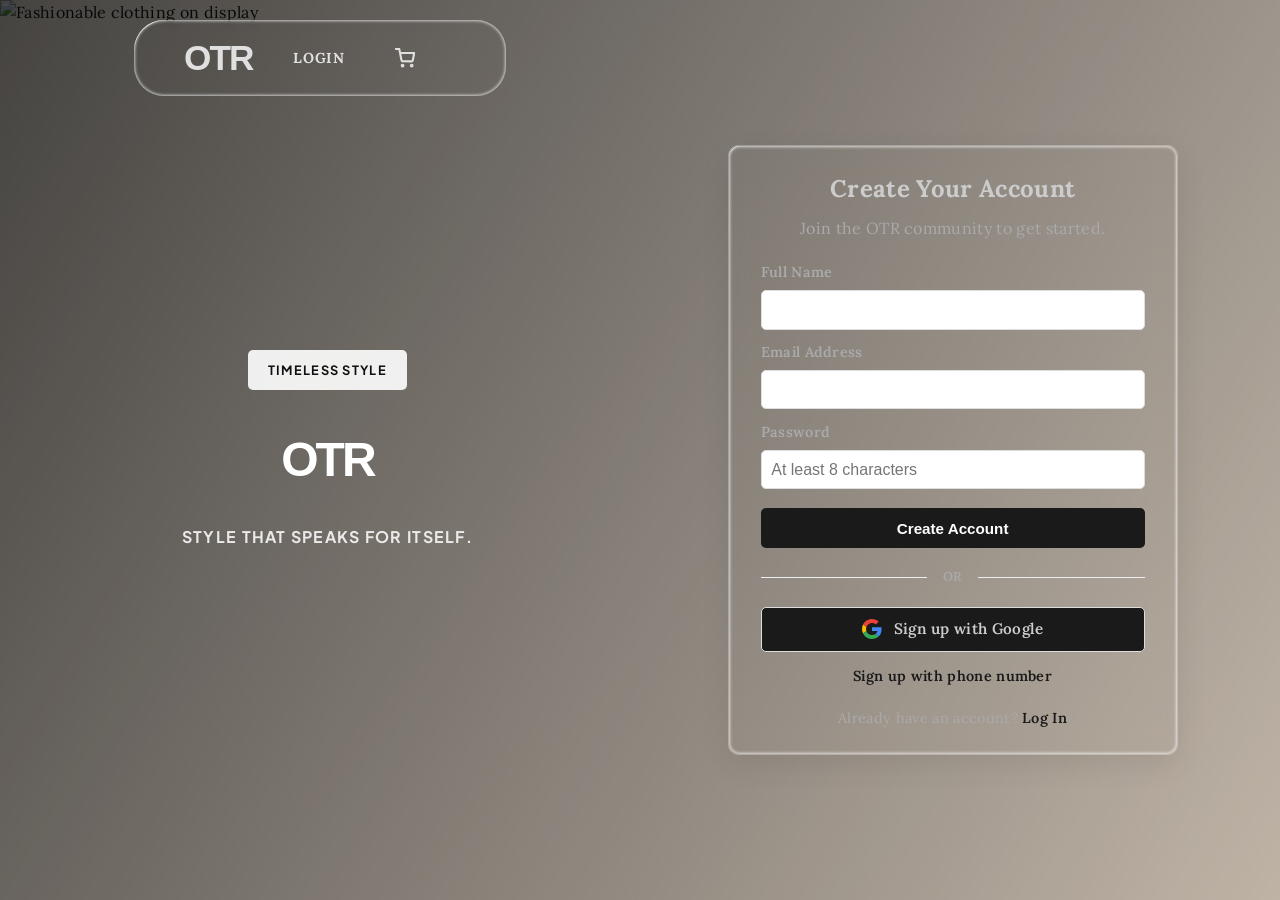
==== signup/signup.html @ 1e0d3307 "Webpage Update" ====
<!DOCTYPE html>
<html lang="en">

<head>
    <meta charset="UTF-8">
    <meta name="viewport" content="width=device-width, initial-scale=1.0">
    <title>Sign Up - On The Radar</title>
    <link rel="stylesheet" href="../styles.css">
    <link rel="stylesheet" href="signup.css">
</head>

<body class="signup-page">
    <img class="page-background"
        src="https://images.unsplash.com/photo-1503341455253-b2e723bb3dbb?auto=format&fit=crop&q=80"
        alt="Fashionable clothing on display">
    <header class="signup_header">
        <a href="../index.html" class="logo" style="text-decoration: none;">OTR</a>
        <nav class="nav user-nav" aria-label="User Navigation">
            <div class="liquid-bubble"></div>
            <a href="#">Login</a>
            <a href="#" class="cart-link" aria-label="Shopping Cart">
                <svg xmlns="http://www.w3.org/2000/svg" width="20" height="20" viewBox="0 0 24 24" fill="none"
                    stroke="currentColor" stroke-width="2.5" stroke-linecap="round" stroke-linejoin="round">
                    <circle cx="9" cy="21" r="1"></circle>
                    <circle cx="20" cy="21" r="1"></circle>
                    <path d="M1 1h4l2.68 13.39a2 2 0 0 0 2 1.61h9.72a2 2 0 0 0 2-1.61L23 6H6"></path>
                </svg>
            </a>
        </nav>
    </header>

    <main class="signup-content-wrapper">
        <div class="signup-text-panel">
            <div class="fashion-tag">
                <span>Timeless Style</span>
            </div>
            <div class="image-overlay-content">
                <a href="../index.html" class="logo">OTR</a>
                <p class="statement-text">Style that speaks for itself.</p>
            </div>
        </div>

        <div class="signup-container">
            <h1>Create Your Account</h1>
            <p class="subtitle">Join the OTR community to get started.</p>

            <div id="email-signup-section">
                <form class="signup-form" action="#" method="POST">
                    <div class="form-group">
                        <label for="fullname">Full Name</label>
                        <input type="text" id="fullname" name="fullname" required>
                    </div>
                    <div class="form-group">
                        <label for="email">Email Address</label>
                        <input type="email" id="email" name="email" required>
                    </div>
                    <div class="form-group">
                        <label for="password">Password</label>
                        <input type="password" id="password" name="password" minlength="8" required
                            placeholder="At least 8 characters">
                    </div>
                    <button type="submit" class="signup-button">Create Account</button>
                </form>

                <div class="divider"><span>OR</span></div>

                <a href="#" class="google-signup-button">
                    <svg version="1.1" xmlns="http://www.w3.org/2000/svg" viewBox="0 0 48 48">
                        <path fill="#EA4335"
                            d="M24 9.5c3.54 0 6.71 1.22 9.21 3.6l6.85-6.85C35.9 2.38 30.47 0 24 0 14.62 0 6.51 5.38 2.56 13.22l7.98 6.19C12.43 13.72 17.74 9.5 24 9.5z">
                        </path>
                        <path fill="#4285F4"
                            d="M46.98 24.55c0-1.57-.15-3.09-.42-4.55H24v9.02h12.94c-.58 2.96-2.26 5.48-4.78 7.18l7.73 6c4.51-4.18 7.09-10.36 7.09-17.65z">
                        </path>
                        <path fill="#FBBC05"
                            d="M10.53 28.59c-.48-1.45-.76-2.99-.76-4.59s.27-3.14.76-4.59l-7.98-6.19C.92 16.46 0 20.12 0 24c0 3.88.92 7.54 2.56 10.78l7.97-6.19z">
                        </path>
                        <path fill="#34A853"
                            d="M24 48c6.48 0 11.93-2.13 15.89-5.81l-7.73-6c-2.15 1.45-4.92 2.3-8.16 2.3-6.26 0-11.57-4.22-13.47-9.91l-7.98 6.19C6.51 42.62 14.62 48 24 48z">
                        </path>
                        <path fill="none" d="M0 0h48v48H0z"></path>
                    </svg>
                    <span>Sign up with Google</span>
                </a>
                <p class="switch-method-link"><a href="#" id="show-phone-signup">Sign up with phone number</a></p>
            </div>

            <div id="phone-signup-section" style="display: none;">
                <form class="phone-signup-form" action="#" method="POST">
                    <div class="form-group">
                        <label for="phone">Phone Number</label>
                        <input type="tel" id="phone" name="phone" required placeholder="e.g. +1 555-555-5555">
                    </div>
                    <button type="submit" class="signup-button">Send Verification Code</button>
                </form>
                <p class="switch-method-link"><a href="#" id="show-email-signup">Back to email signup</a></p>
            </div>

            <p class="login-link">
                Already have an account? <a href="#">Log In</a>
            </p>
        </div>
    </main>

    <script src="../script.js"></script>
    <script src="signup.js"></script>
</body>

</html>
---- styles.css ----
@import url('https://fonts.googleapis.com/css2?family=Clash+Display:wght@800&family=Lora:wght@400;700&family=Playfair+Display:wght@700;800&family=Plus+Jakarta+Sans:wght@700&family=Syncopate:wght@700&display=swap');

:root {
    --bg: #f7efe5;
    --bg-2: #efe0cf;
    --surface: rgba(255, 255, 255, 0.82);
    --surface-strong: #ffffff;
    --text: #161616;
    --muted: #666666;
    --accent: #111111;
    --border: rgba(17, 17, 17, 0.08);
    --shadow: 0 20px 40px rgba(17, 17, 17, 0.08);
}

* {
    padding: 0;
    margin: 0;
    box-sizing: border-box;
}

html {
    scroll-behavior: smooth;
    scroll-padding-top: 100px;
}

body,
html {
    height: 100%;
    margin: 0;
    font-family: 'Lora', serif;
    letter-spacing: 0.02em;
    line-height: 1.6;
}

body {
    width: 100%;
    overflow-x: hidden;
    background: linear-gradient(135deg, var(--bg) 0%, var(--bg-2) 100%);
    color: var(--text);
}

a {
    color: inherit;
}

header {
    width: min(92%, 1180px);
    margin: 0 auto;
    padding: 10px 50px;
    color: #e0e0e0;
    border-radius: 50%;
    position: fixed;
    top: 20px;
    left: 0;
    right: 0;
    z-index: 10;

    display: grid;
    grid-template-columns: auto 1fr auto;
    align-items: center;
    gap: 16px;
}

.mobile-menu-toggle {
    display: none;
    visibility: hidden;
    align-items: center;
    justify-content: center;
    flex-direction: column;
    gap: 4px;
    width: 42px;
    height: 42px;
    border: 1px solid rgba(255, 255, 255, 0.25);
    border-radius: 50%;
    background: rgba(255, 255, 255, 0.12);
    color: inherit;
    cursor: pointer;
    padding: 0;
    flex-shrink: 0;
}

.mobile-menu-toggle span {
    display: block;
    width: 18px;
    height: 2px;
    background: currentColor;
    border-radius: 999px;
    transition: transform 0.3s ease, opacity 0.3s ease;
}

.mobile-nav-panel {
    display: contents;
}

.logo {
    justify-self: start;
}

.main-nav {
    justify-self: center;
}

.user-nav {
    justify-self: end;
}

header>* {
    position: relative;
    z-index: 2;
}

header::before {
    content: '';
    position: absolute;
    inset: 0;
    z-index: 1;
    overflow: hidden;
    border-radius: 30px;
    -webkit-box-shadow: inset 2px 2px 0px -2px rgba(255, 255, 255, 0.7), inset 0 0 3px 1px rgba(255, 255, 255, 0.7);
    box-shadow: inset 2px 2px 0px -2px rgba(255, 255, 255, 0.7), inset 0 0 3px 1px rgba(255, 255, 255, 0.7);
}

header::after {
    content: '';
    position: absolute;
    z-index: -1;
    inset: 0;
    border-radius: 30px;
    -webkit-backdrop-filter: blur(5px);
    backdrop-filter: blur(5px);
    -webkit-filter: url(#container-glass);
    filter: url(#container-glass);
    overflow: hidden;
    isolation: isolate;
}

.nav {
    position: relative;
    display: flex;
    align-items: center;
}

.nav a {
    position: relative;
    z-index: 2;
    padding: 8px 20px;
    margin: 0 5px;
    text-decoration: none;
    color: #e0e0e0;
    font-family: 'Lora', serif;
    font-weight: 700;
    text-transform: uppercase;
    font-size: 0.9em;
    letter-spacing: 0.05em;
    transition: color 0.3s ease;
}

.nav a.active-link {
    color: #fff;
}

.cart-link {
    display: inline-flex;
    align-items: center;
    justify-content: center;
}

.nav .logged-in {
    display: none;
}

.liquid-bubble {
    position: absolute;
    top: 50%;
    transform: translateY(-50%);
    left: var(--left, 0);
    width: var(--width, 0);
    height: 100%;
    border-radius: 20px;
    opacity: var(--opacity, 0);
    z-index: 1;
    pointer-events: none;

    transition: left 0.4s cubic-bezier(0.25, 1, 0.5, 1),
        width 0.4s cubic-bezier(0.25, 1, 0.5, 1),
        opacity 0.3s ease;

    -webkit-backdrop-filter: blur(1px);
    backdrop-filter: blur(1px);
    box-shadow: 0 4px 15px rgba(0, 0, 0, 0.05);
}

.liquid-bubble::before {
    content: '';
    position: absolute;
    inset: 0;
    border-radius: 20px;
    -webkit-box-shadow: inset 1px 1px 0px 0px rgba(255, 255, 255, 0.8), inset 0 0 3px 0px rgba(255, 255, 255, 0.4);
    box-shadow: inset 1px 1px 0px 0px rgba(255, 255, 255, 0.8), inset 0 0 3px 0px rgba(255, 255, 255, 0.4);
    z-index: -1;
}

.logo {
    font-family: 'Syncopate', sans-serif;
    font-weight: 700;
    font-size: 2.2em;
    letter-spacing: -2px;
    text-transform: uppercase;
}

header.scrolled-past-hero {
    color: #000000;
}

header.scrolled-past-hero .nav a {
    color: #000000;
}

header.scrolled-past-hero .nav a.active-link {
    color: #000;
    font-weight: 900;
}

main {
    width: 100%;
    text-align: center;
}

.hero {
    display: grid;
    place-items: center;
    min-height: 100vh;
}

.hero-image {
    width: 100%;
    height: 100vh;
    overflow: hidden;
    grid-area: 1 / 1;
    position: relative;
}

.hero-image img {
    width: 100%;
    height: 100%;
    object-fit: cover;
    transform: scale(1.04);
}

.hero-image::after {
    content: '';
    position: absolute;
    inset: 0;
    background: linear-gradient(120deg, rgba(0, 0, 0, 0.72), rgba(0, 0, 0, 0.2));
}

.hero-content {
    grid-area: 1 / 1;
    z-index: 1;
    max-width: 760px;
    text-align: center;
    padding: 24px;
}

.hero-content .hero-kicker {
    font-family: 'Plus Jakarta Sans', sans-serif;
    font-size: 0.8rem;
    font-weight: 700;
    letter-spacing: 0.28em;
    text-transform: uppercase;
    color: rgba(255, 255, 255, 0.9);
    margin-bottom: 14px;
}

.hero-content h1,
.about h2 {
    font-family: 'Clash Display', sans-serif;
    font-weight: 800;
    font-size: clamp(2.8rem, 6vw, 5.5rem);
    line-height: 0.9;
    text-transform: uppercase;
    letter-spacing: -0.04em;
    color: #ffffff;
    margin: 0 0 16px 0;
}

.hero-content p {
    font-family: 'Plus Jakarta Sans', sans-serif;
    font-size: 1.05rem;
    line-height: 1.8;
    font-weight: 700;
    text-transform: uppercase;
    letter-spacing: 0.08em;
    color: rgba(240, 240, 240, 0.95);
    margin: 0 auto 32px;
    max-width: 620px;
}

.cta-button {
    font-family: 'Syncopate', sans-serif;
    background-color: #000000;
    color: #ffffff;
    padding: 16px 32px;
    text-decoration: none;
    font-weight: 700;
    font-size: 1rem;
    text-transform: uppercase;
    letter-spacing: 0.08em;
    border-radius: 999px;
    transition: background-color 0.2s ease, transform 0.2s ease, box-shadow 0.2s ease;
    display: inline-block;
    box-shadow: 0 12px 24px rgba(0, 0, 0, 0.2);
}

.cta-button:hover {
    background-color: #222222;
    transform: translateY(-3px);
    box-shadow: 0 16px 28px rgba(0, 0, 0, 0.24);
}

.collection {
    position: relative;
    padding: 90px 24px 80px;
}

.product-text {
    max-width: 1120px;
    margin: 0 auto 8px;
    text-align: left;
    padding: 0 6px;
}

.product-text h2 {
    font-family: 'Playfair Display', serif;
    font-weight: 700;
    font-size: clamp(1.7rem, 2.4vw, 2.3rem);
    text-transform: uppercase;
    letter-spacing: 0.04em;
    color: var(--accent);
}

.product-text p {
    font-family: 'Plus Jakarta Sans', sans-serif;
    font-size: 0.95rem;
    color: var(--muted);
    max-width: 700px;
    margin-top: 10px;
    line-height: 1.75;
}

.product-grid {
    display: grid;
    grid-template-columns: repeat(auto-fit, minmax(240px, 1fr));
    gap: 26px;
    padding: 24px 0 30px;
    max-width: 1120px;
    margin: 0 auto;
}

.product-card {
    position: relative;
    background-color: var(--surface-strong);
    border: 1px solid var(--border);
    border-radius: 24px;
    overflow: hidden;
    box-shadow: var(--shadow);
    transition: transform 0.25s ease, box-shadow 0.25s ease;
}

.product-card:hover {
    transform: translateY(-8px);
    box-shadow: 0 22px 45px rgba(17, 17, 17, 0.12);
}

.add-to-cart-button {
    position: absolute;
    top: 260px;
    left: 50%;
    transform: translate(-50%, 10px);
    width: 82%;
    text-align: center;
    z-index: 2;
    background: rgba(255, 255, 255, 0.95);
    color: var(--accent);
    padding: 12px;
    text-decoration: none;
    font-weight: 600;
    font-size: 0.9em;
    text-transform: uppercase;
    letter-spacing: 0.5px;
    border-radius: 999px;
    opacity: 0;
    pointer-events: none;
    transition: all 0.3s ease;
    backdrop-filter: blur(8px);
    box-shadow: 0 10px 18px rgba(0, 0, 0, 0.12);
}

.product-card:hover .add-to-cart-button {
    opacity: 1;
    pointer-events: auto;
    transform: translate(-50%, 0);
}

.product-card:hover .add-to-cart-button:hover {
    opacity: 1;
    background-color: #222;
    color: #fff;
}

.product-card img {
    width: 100%;
    height: 320px;
    object-fit: cover;
    transition: transform 0.4s ease;
}

.product-card:hover img {
    transform: scale(1.04);
}

.product-card-content {
    padding: 16px 18px 20px;
    text-align: left;
}

.product-card-content h2 {
    font-family: 'Playfair Display', serif;
    font-size: 1.1em;
    font-weight: 600;
    text-transform: uppercase;
    margin-bottom: 4px;
    color: #111;
    letter-spacing: 0.05em;
}

.product-card-content p {
    font-size: 0.9em;
    color: #666;
    font-weight: 700;
    letter-spacing: 0;
}

.see-more-button {
    display: inline-block;
    margin: 0 auto;
    padding: 14px 26px;
    font-size: 0.95em;
    font-family: 'Syncopate', sans-serif;
    font-weight: 700;
    text-transform: uppercase;
    text-decoration: none;
    color: var(--accent);
    letter-spacing: 0.06em;
    border: 1px solid var(--accent);
    border-radius: 999px;
    transition: all 0.2s ease;
}

.see-more-button:hover {
    color: #fff;
    background-color: var(--accent);
    border-color: var(--accent);
}

.contact {
    display: flex;
    flex-direction: column;
    align-items: center;
    gap: 20px;
    margin: 0;
    background: linear-gradient(135deg, #111 0%, #1f1f1f 100%);
    color: #ddd;
    padding: 48px 24px 32px;
}

.about {
    display: flex;
    justify-content: space-between;
    align-items: center;
    gap: 32px;
    padding: 30px 0;
    max-width: 1120px;
    width: 100%;
}

.about-text {
    width: 50%;
    text-align: left;
    letter-spacing: 0.05em;
    font-size: 0.95em;
}

.about-text h2 {
    font-size: clamp(2.2rem, 4vw, 3.2rem);
    margin-bottom: 16px;
    color: #fff;
}

.about-text p {
    font-family: 'Plus Jakarta Sans', sans-serif;
    font-size: 1rem;
    line-height: 1.8;
    font-weight: 500;
    text-transform: uppercase;
    letter-spacing: 0.08em;
    color: #b7b7b7;
}

.contact-div {
    width: 50%;
    text-align: center;
    display: flex;
    flex-direction: column;
    justify-content: center;
    color: #e4e4e4;
}

.contact-buttons-container {
    display: flex;
    gap: 15px;
    margin-top: 20px;
    justify-content: center;
    flex-wrap: wrap;
}

.contact-button {
    display: inline-flex;
    align-items: center;
    justify-content: center;
    width: 48px;
    height: 48px;
    border: 1px solid rgba(255, 255, 255, 0.16);
    border-radius: 50%;
    color: #f1f1f1;
    background: rgba(255, 255, 255, 0.06);
    transition: all 0.3s ease;
}

.contact-button:hover {
    transform: translateY(-2px);
    background-color: #ddd;
    color: #333;
}

.contact-button.whatsapp:hover {
    background-color: #25D366;
    border-color: #25D366;
    color: #ffffff;
}

.contact-button.instagram:hover {
    background-color: #E1306C;
    border-color: #E1306C;
    color: #ffffff;
}

.contact-button.tiktok:hover,
.contact-button.twitter:hover {
    background-color: #000000;
    border-color: #000000;
    color: #ffffff;
}

.contact-button svg {
    width: 24px;
    height: 24px;
}

footer p {
    font-size: 0.9rem;
    color: #9b9b9b;
}

@media (max-width: 900px) {
    header {
        border-radius: 24px;
        padding: 12px 18px;
        gap: 10px;
        flex-wrap: wrap;
        justify-content: center;
    }

    .about {
        flex-direction: column;
        text-align: center;
        padding: 30px 15px;
    }

    .about-text,
    .contact-div {
        width: 100%;
        text-align: center;
    }

    .about-text p {
        max-width: 680px;
        margin: 0 auto;
    }
}

@media (max-width: 768px) {

    .hero-content h1,
    .about-text h2 {
        font-size: clamp(2rem, 8vw, 3rem);
    }

    .hero-content p {
        font-size: 0.95rem;
    }

    .product-grid {
        grid-template-columns: repeat(2, minmax(0, 1fr));
    }

    .product-card img {
        height: 280px;
    }
}

@media (max-width: 560px) {
    header {
        top: 12px;
        width: calc(100% - 20px);
        padding: 12px 16px;
        gap: 10px 14px;
        display: flex;
        flex-wrap: wrap;
        justify-content: space-between;
    }

    .logo {
        width: auto;
        text-align: left;
        margin-bottom: 0;
    }

    .mobile-menu-toggle {
        display: inline-flex;
        visibility: visible;
    }

    .mobile-nav-panel {
        display: flex;
        width: 100%;
        flex-direction: column;
        align-items: center;
        gap: 0;
        padding-top: 0;
        max-height: 0;
        overflow: hidden;
        transition: max-height 0.4s ease-in-out, padding-top 0.4s ease-in-out;
    }

    header.nav-open .mobile-nav-panel {
        padding-top: 8px;
        max-height: 50vh; 
    }

    header.nav-open .mobile-menu-toggle span:nth-child(1) {
        transform: translateY(6px) rotate(45deg);
    }

    header.nav-open .mobile-menu-toggle span:nth-child(2) {
        opacity: 0;
    }

    header.nav-open .mobile-menu-toggle span:nth-child(3) {
        transform: translateY(-6px) rotate(-45deg);
    }

    .mobile-nav-panel .nav {
        display: contents;
    }

    .mobile-nav-panel .liquid-bubble {
        display: none;
    }

    .hero-content {
        padding: 16px;
    }

    .nav {
        flex-direction: column;
        justify-content: center;
        gap: 0;
        width: 100%;
    }

    .nav a {
        padding: 1rem;
        font-size: 1rem;
        text-align: center;
        width: 100%;
        border-bottom: 1px solid var(--border);
    }

    .mobile-nav-panel .user-nav a:last-child {
        border-bottom: none;
    }

    .product-grid {
        grid-template-columns: 1fr;
    }

    .product-card img {
        height: 260px;
    }

    .cta-button {
        width: 100%;
        max-width: 260px;
    }
}

@media (prefers-reduced-motion: reduce) {
    html {
        scroll-behavior: auto;
    }

    *,
    *::before,
    *::after {
        transition-duration: 0.01ms !important;
        animation-duration: 0.01ms !important;
        animation-iteration-count: 1 !important;
    }
}
---- signup/signup.css ----
body {
    margin: 0;
    padding: 0;
    box-sizing: border-box;
    height: 100vh;
    width: 100vw;
    overflow: hidden;
}

.signup_header {
    left: 25%;
    right: auto;
    transform: translateX(-50%);
    margin: 0;
    width: auto;
}

.page-background {
    position: fixed;
    top: 0;
    left: 0;
    width: 100%;
    height: 100%;
    object-fit: cover;
    z-index: -2;
}

body::after {
    content: '';
    position: fixed;
    inset: 0;
    background: linear-gradient(120deg, rgba(0, 0, 0, 0.72), rgba(0, 0, 0, 0.2));
    z-index: -1;
}

.signup-content-wrapper {
    display: flex;
    align-items: center;
    justify-content: space-between;
    height: 100vh;
    width: 100%;
    padding: 0 8%;
    box-sizing: border-box;
}

.signup-text-panel {
    width: 45%;
    max-width: 450px;
}

.fashion-tag {
    background: rgba(255, 255, 255, 0.9);
    color: #111;
    padding: 10px 20px;
    font-family: 'Plus Jakarta Sans', sans-serif;
    font-weight: 700;
    text-transform: uppercase;
    letter-spacing: 0.1em;
    font-size: 0.8rem;
    border-radius: 5px;
    display: inline-block;
    margin-bottom: 2rem;
}

.image-overlay-content {
    position: relative;
    z-index: 1;
    max-width: 450px;
    display: flex;
    flex-direction: column;
    align-items: center;
    text-align: center;
}

.image-overlay-content .logo {
    font-family: 'Syncopate', sans-serif;
    font-weight: 700;
    font-size: 3rem;
    letter-spacing: -3px;
    text-transform: uppercase;
    text-decoration: none;
    color: #fff;
    display: block;
    margin-bottom: 1.5rem;
    text-align: center;
}

.image-overlay-content .statement-text {
    font-family: 'Plus Jakarta Sans', sans-serif;
    font-size: 1rem;
    line-height: 1.7;
    font-weight: 700;
    text-transform: uppercase;
    letter-spacing: 0.08em;
    color: rgba(240, 240, 240, 0.95);
    max-width: 380px;
}

.signup-container {
    position: relative;
    -webkit-backdrop-filter: blur(12px);
    backdrop-filter: blur(12px);
    padding: 1.5rem 2rem;
    border: 1px solid rgba(255, 255, 255, 0.25);
    border-radius: 10px;
    box-shadow: 0 10px 30px rgba(0, 0, 0, 0.08);
    width: 45%;
    max-width: 450px;
    text-align: center;
}

.signup-container::before {
    content: '';
    position: absolute;
    inset: 0;
    z-index: 1;
    border-radius: 10px;
    pointer-events: none;
    -webkit-box-shadow: inset 2px 2px 0px -2px rgba(255, 255, 255, 0.7), inset 0 0 3px 1px rgba(255, 255, 255, 0.7);
    box-shadow: inset 2px 2px 0px -2px rgba(255, 255, 255, 0.7), inset 0 0 3px 1px rgba(255, 255, 255, 0.7);
}

.signup-container::after {
    content: '';
    position: absolute;
    z-index: -1;
    inset: 0;
    border-radius: 10px;
    -webkit-backdrop-filter: blur(5px);
    backdrop-filter: blur(5px);
    -webkit-filter: url(#container-glass);
    filter: url(#container-glass);
    overflow: hidden;
}

.signup-container h1 {
    margin-bottom: 0.5rem;
    font-size: 1.5rem;
    color: #ccc;
}

.signup-container .subtitle {
    margin-bottom: 1.2rem;
    color: #aaa;
}

.signup-form .form-group {
    margin-bottom: 0.7rem;
    text-align: left;
}

.signup-form label {
    display: block;
    margin-bottom: 0.4rem;
    font-weight: 600;
    color: #aaa;
    font-size: 0.9rem;
}

.signup-form input {
    width: 100%;
    padding: 0.6rem;
    border: 1px solid #ddd;
    border-radius: 5px;
    font-size: 1rem;
    box-sizing: border-box;
    transition: border-color 0.3s ease;
}

.signup-form input:focus {
    outline: none;
    border-color: #333;
}

.signup-button {
    width: 100%;
    padding: 0.7rem;
    border: none;
    border-radius: 5px;
    background-color: #1a1a1a;
    color: #fff;
    font-size: 0.95rem;
    font-weight: 600;
    cursor: pointer;
    transition: background-color 0.3s ease;
    margin-top: 0.5rem;
}

.signup-button:hover {
    background-color: #333;
}

.divider {
    display: flex;
    align-items: center;
    text-align: center;
    color: #ccc;
    margin: 1.2rem 0;
}

.divider::before,
.divider::after {
    content: '';
    flex: 1;
    border-bottom: 1px solid #eee;
}

.divider span {
    padding: 0 1rem;
    font-size: 0.8rem;
    font-weight: 600;
    text-transform: uppercase;
    color: #aaa;
}

.google-signup-button {
    display: flex;
    align-items: center;
    justify-content: center;
    gap: 12px;
    width: 100%;
    padding: 0.6rem;
    border: 1px solid #ddd;
    border-radius: 5px;
    background-color: #1a1a1a;
    color: #ccc;
    font-size: 0.95rem;
    font-weight: 600;
    cursor: pointer;
    transition: background-color 0.3s ease, border-color 0.3s ease;
    text-decoration: none;
}

.google-signup-button:hover {
    background-color: #f9f9f9;
    border-color: #ccc;
    color: #1a1a1a;
}

.google-signup-button svg {
    width: 20px;
    height: 20px;
}

.login-link {
    margin-top: 1.2rem;
    font-size: 0.9rem;
    color: #aaa;
}

.login-link a {
    color: #1a1a1a;
    text-decoration: none;
    font-weight: 600;
}

.login-link a:hover {
    text-decoration: underline;
}

.switch-method-link {
    margin-top: 0.8rem;
    font-size: 0.9rem;
    text-align: center;
}

.switch-method-link a {
    color: #1a1a1a;
    text-decoration: none;
    font-weight: 600;
}

.switch-method-link a:hover {
    text-decoration: underline;
}

@media (max-width: 768px) {
    body {
        overflow-y: auto;
    }

    .signup_header {
        padding: 12px 16px;
        position: static;
        display: flex;
        align-items: center;
        justify-content: space-between;
    }

    .signup-content-wrapper {
        min-height: auto;
        padding: 16px 16px 32px;
        align-items: flex-start;
    }

    .signup-text-panel {
        display: none;
    }

    .signup-container {
        width: 100%;
        max-width: 100%;
        margin: 0;
        padding: 1.25rem 1rem;
    }

    .signup_header .user-nav {
        flex-direction: row;
        flex-wrap: nowrap;
        width: auto;
        gap: 0;
        justify-content: flex-end;
    }

    .signup_header .user-nav a {
        padding: 8px 10px;
        font-size: 0.9em;
        width: auto;
        border-bottom: none;
    }

    .signup_header .liquid-bubble {
        display: none;
    }
}
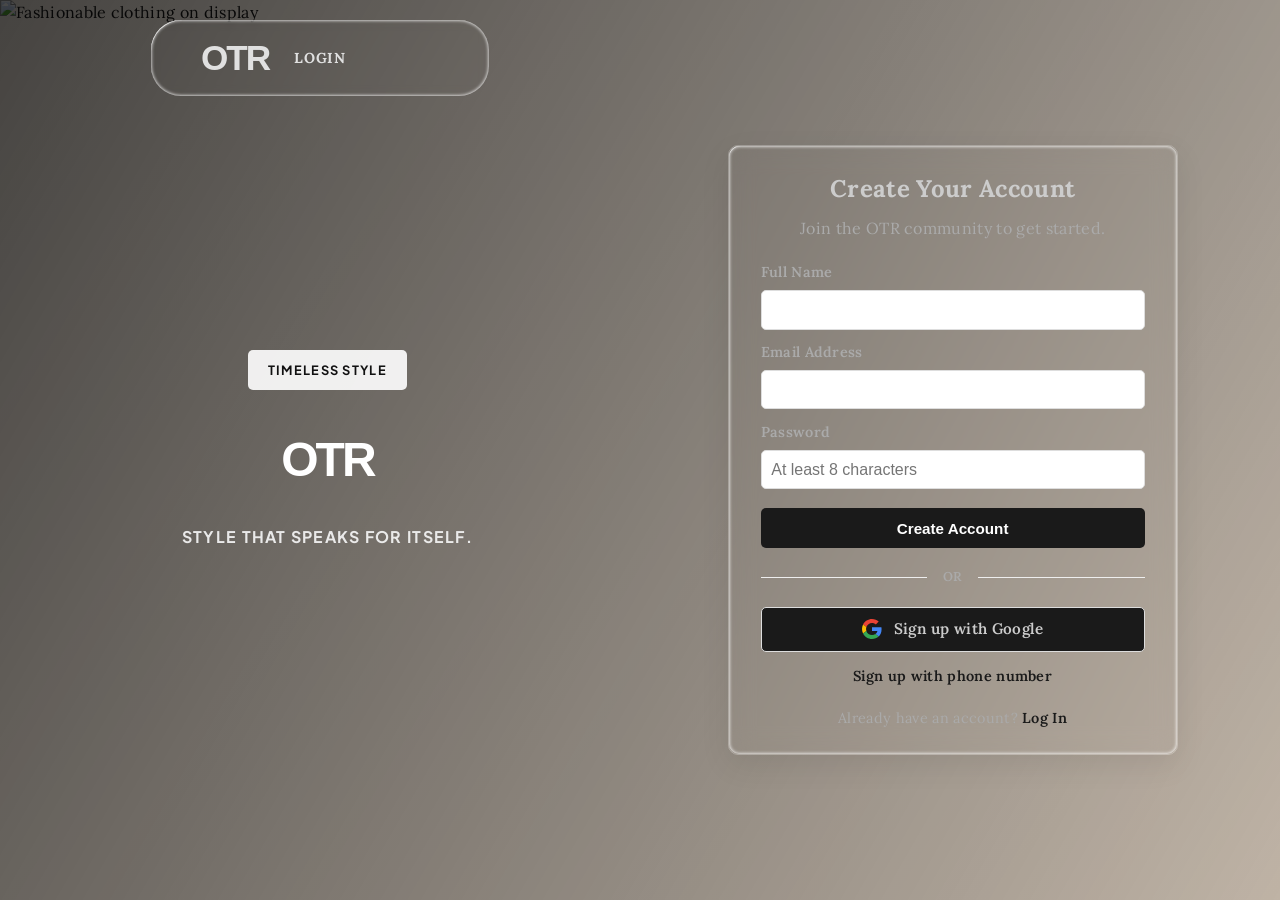
==== commit e185f187: "Commit 2" ====
--- a/signup/signup.html
+++ b/signup/signup.html
@@ -17,15 +17,7 @@
         <a href="../index.html" class="logo" style="text-decoration: none;">OTR</a>
         <nav class="nav user-nav" aria-label="User Navigation">
             <div class="liquid-bubble"></div>
-            <a href="#">Login</a>
-            <a href="#" class="cart-link" aria-label="Shopping Cart">
-                <svg xmlns="http://www.w3.org/2000/svg" width="20" height="20" viewBox="0 0 24 24" fill="none"
-                    stroke="currentColor" stroke-width="2.5" stroke-linecap="round" stroke-linejoin="round">
-                    <circle cx="9" cy="21" r="1"></circle>
-                    <circle cx="20" cy="21" r="1"></circle>
-                    <path d="M1 1h4l2.68 13.39a2 2 0 0 0 2 1.61h9.72a2 2 0 0 0 2-1.61L23 6H6"></path>
-                </svg>
-            </a>
+            <a href="../signin/signin.html">Login</a>
         </nav>
     </header>
 
@@ -86,24 +78,33 @@
             </div>
 
             <div id="phone-signup-section" style="display: none;">
-                <form class="phone-signup-form" action="#" method="POST">
+                <form id="phone-form" class="phone-signup-form" action="#" method="POST">
                     <div class="form-group">
                         <label for="phone">Phone Number</label>
                         <input type="tel" id="phone" name="phone" required placeholder="e.g. +1 555-555-5555">
                     </div>
-                    <button type="submit" class="signup-button">Send Verification Code</button>
+                    <div id="recaptcha-container"></div>
+                    <button type="submit" id="send-code-button" class="signup-button">Send Verification Code</button>
+                </form>
+                <form id="verify-form" class="verify-code-form" action="#" method="POST" style="display: none;">
+                    <div class="form-group">
+                        <label for="verification-code">Verification Code</label>
+                        <input type="text" id="verification-code" name="verification-code" required
+                            placeholder="Enter 6-digit code">
+                    </div>
+                    <button type="submit" class="signup-button">Verify & Sign Up</button>
                 </form>
                 <p class="switch-method-link"><a href="#" id="show-email-signup">Back to email signup</a></p>
             </div>
 
             <p class="login-link">
-                Already have an account? <a href="#">Log In</a>
+                Already have an account? <a href="../signin\signin.html">Log In</a>
             </p>
         </div>
     </main>
 
-    <script src="../script.js"></script>
-    <script src="signup.js"></script>
+    <script type="module" src="../script.js"></script>
+    <script type="module" src="signup.js"></script>
 </body>
 
 </html>
--- a/styles.css
+++ b/styles.css
@@ -21,6 +21,7 @@
 html {
     scroll-behavior: smooth;
     scroll-padding-top: 100px;
+    background: linear-gradient(135deg, var(--bg) 0%, var(--bg-2) 100%);
 }
 
 body,
@@ -35,8 +36,8 @@
 body {
     width: 100%;
     overflow-x: hidden;
-    background: linear-gradient(135deg, var(--bg) 0%, var(--bg-2) 100%);
     color: var(--text);
+    animation: fadeIn 0.8s ease-in-out;
 }
 
 a {
@@ -56,9 +57,8 @@
     z-index: 10;
 
     display: grid;
-    grid-template-columns: auto 1fr auto;
+    grid-template-columns: 1fr auto 1fr;
     align-items: center;
-    gap: 16px;
 }
 
 .mobile-menu-toggle {
@@ -67,9 +67,9 @@
     align-items: center;
     justify-content: center;
     flex-direction: column;
-    gap: 4px;
-    width: 42px;
-    height: 42px;
+    gap: 0px;
+    width: 0px;
+    height: 0px;
     border: 1px solid rgba(255, 255, 255, 0.25);
     border-radius: 50%;
     background: rgba(255, 255, 255, 0.12);
@@ -159,14 +159,37 @@
     color: #fff;
 }
 
-.cart-link {
+.floating-cart-button {
+    position: fixed;
+    right: 24px;
+    bottom: 24px;
+    width: 56px;
+    height: 56px;
+    border-radius: 50%;
+    background: #111;
+    color: #fff;
     display: inline-flex;
     align-items: center;
     justify-content: center;
-}
-
-.nav .logged-in {
+    box-shadow: 0 12px 28px rgba(17, 17, 17, 0.24);
+    z-index: 20;
+    transition: transform 0.2s ease, background-color 0.2s ease;
+}
+
+.floating-cart-button:hover {
+    transform: translateY(-2px);
+    background: #222;
+}
+
+.floating-cart-button[hidden] {
     display: none;
+}
+
+.nav a.logged-in {
+    max-width: 120px;
+    white-space: nowrap;
+    overflow: hidden;
+    text-overflow: ellipsis;
 }
 
 .liquid-bubble {
@@ -572,6 +595,18 @@
     color: #9b9b9b;
 }
 
+@keyframes fadeIn {
+    from {
+        opacity: 0;
+        transform: translateY(20px);
+    }
+
+    to {
+        opacity: 1;
+        transform: translateY(0);
+    }
+}
+
 @media (max-width: 900px) {
     header {
         border-radius: 24px;
@@ -639,6 +674,28 @@
     .mobile-menu-toggle {
         display: inline-flex;
         visibility: visible;
+        align-items: center;
+        justify-content: center;
+        flex-direction: column;
+        gap: 4px;
+        width: 42px;
+        height: 42px;
+        border: 1px solid rgba(255, 255, 255, 0.25);
+        border-radius: 50%;
+        background: rgba(255, 255, 255, 0.12);
+        color: inherit;
+        cursor: pointer;
+        padding: 0;
+        flex-shrink: 0;
+    }
+
+    .mobile-menu-toggle span {
+        display: block;
+        width: 18px;
+        height: 2px;
+        background: currentColor;
+        border-radius: 999px;
+        transition: transform 0.3s ease, opacity 0.3s ease;
     }
 
     .mobile-nav-panel {
@@ -655,7 +712,7 @@
 
     header.nav-open .mobile-nav-panel {
         padding-top: 8px;
-        max-height: 50vh; 
+        max-height: 50vh;
     }
 
     header.nav-open .mobile-menu-toggle span:nth-child(1) {
@@ -672,6 +729,11 @@
 
     .mobile-nav-panel .nav {
         display: contents;
+    }
+
+    .main-nav {
+        position: static;
+        transform: none;
     }
 
     .mobile-nav-panel .liquid-bubble {
